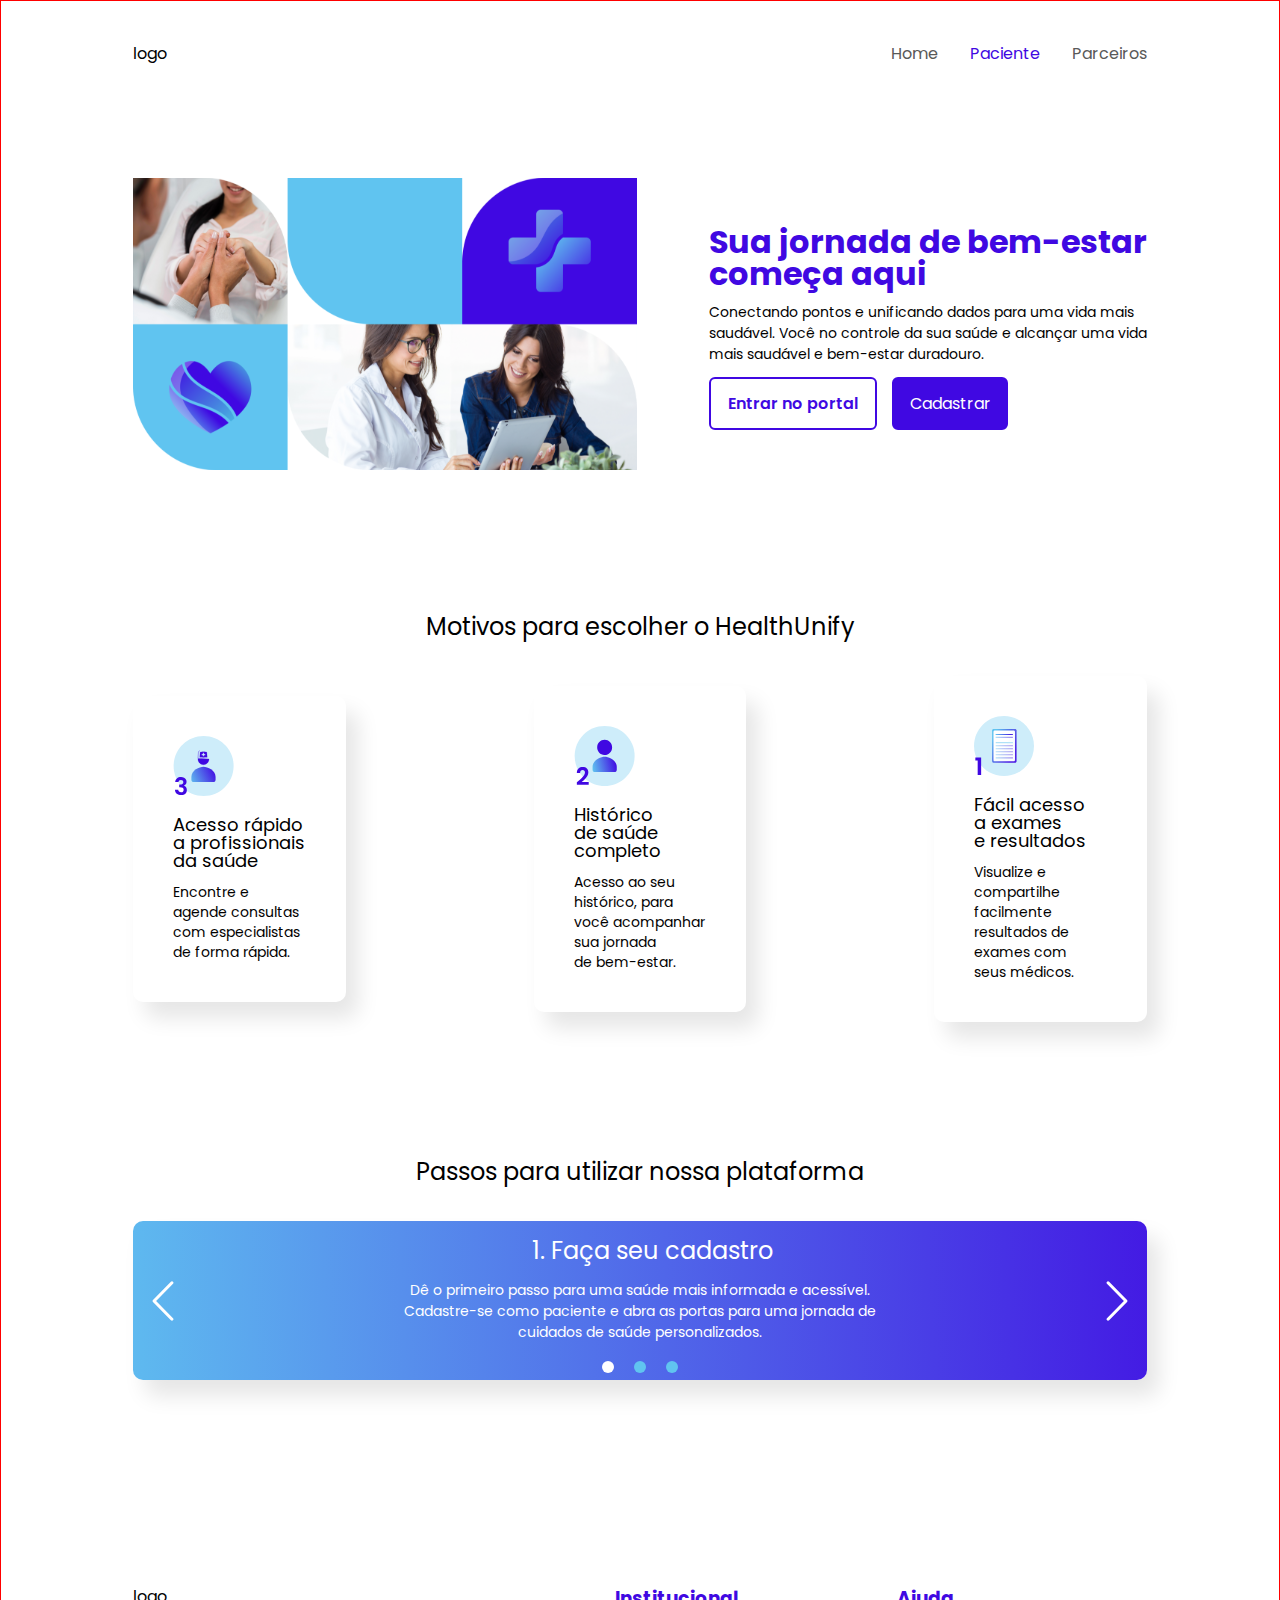
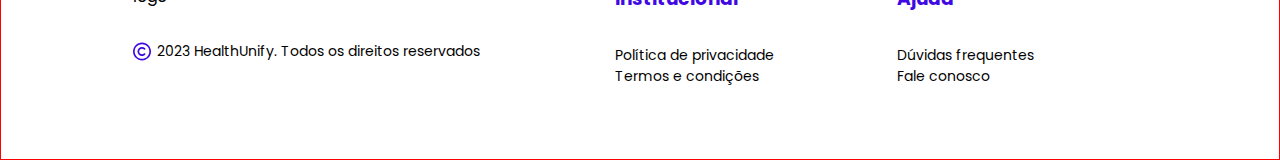
==== src/pages/Paciente/index.html @ 0a41d5aa "pacient page front-end ok" ====
<!DOCTYPE html>
<html lang="en">
  <head>
    <meta charset="UTF-8" />
    <meta name="viewport" content="width=device-width, initial-scale=1.0" />
    <link rel="stylesheet" href="./style.css" />
    <link rel="stylesheet" href="/src/assets/css/carousel.css" />
    <title>Paciente</title>
  </head>
  <body>
    <header>
      <div>logo</div>
      <nav>
        <ul>
          <li>
            <a href="../../../index.html">Home</a>
          </li>
          <li>
            <a class="select_page" href="./src/pages/Paciente/index.html"
              >Paciente</a
            >
          </li>
          <li>
            <a href="../../pages/Parceiros/index.html">Parceiros</a>
          </li>
        </ul>
      </nav>
    </header>

    <main>
      <section>
        <div class="content_section">
          <h1>Sua jornada de bem-estar começa aqui</h1>
          <p>
            Conectando pontos e unificando dados para uma vida mais saudável. Você no controle da sua saúde e alcançar uma vida mais saudável e bem-estar duradouro.
          </p>
          <div class="container_button">          <a class="sign_in " href="#">Entrar no portal</a>
            <a class="sign_up" href="#">Cadastrar</a>
          </div>

        </div>
        <div>
          <img src="/src/assets/images/banner-pacient.svg" alt="banner-home" />
        </div>
      </section>
      
      <h2>Motivos para escolher o HealthUnify</h2>
      <section class="container_section_cards">
        <div class="card">
          <ul class="content_card">
            <li><img src="/src/assets/images/icon-card-1.svg" alt="" /></li>

            <li>
              <h3>Fácil acesso a exames e resultados</h3>
            </li>

            <li>
              <p>
                Visualize e compartilhe facilmente resultados de exames com seus médicos.
           
              </p>
            </li>
          </ul>
        </div>

        <div class="card">
          <ul class="content_card">
            <li><img src="/src/assets/images/icon-card-2.svg" alt="" /></li>

            <li>
              <h3>Histórico de saúde completo</h3>
            </li>

            <li>
              <p>
                Acesso ao seu histórico, para você acompanhar sua jornada de bem-estar.    </p>
              </p>
            </li>
          </ul>
        </div>

        <div class="card">
          <ul class="content_card">
            <li><img src="/src/assets/images/icon-card-3.svg" alt="" /></li>

            <li>
              <h3>Acesso rápido a profissionais da saúde</h3>
            </li>

            <li>
              <p>
                Encontre e agende consultas com especialistas de forma rápida.         </li>
          </ul>
        </div>
      </section>

      <h2>Passos para utilizar nossa plataforma</h2>
      <section>
        <div class="carrusel">
          <div class="slide">
            <h2>1. Faça seu cadastro</h2>
            <p>
              Dê o primeiro passo para uma saúde mais informada e acessível.
              Cadastre-se como paciente e abra as portas para uma jornada de
              cuidados de saúde personalizados.
            </p>
          </div>
          <div class="slide">
            <h2>2. Preencha seus dados</h2>
            <!-- alterar texto -->
            <p>
              Preencha seus dados pessoais, como cpf, data de nascimento,
              telefone, e outros. Essas informações são fundamentais para a sua
              experiência em nossa plataforma.
            </p>
          </div>
          <div class="slide">
            <h2>3. Acompanhe seu histórico de saúde</h2>
            <!-- alterar texto -->
            <p>
              Com o HealthUnify, você pode acompanhar todas as informações
              relevantes para tomar decisões informadas sobre seu bem-estar e
              tratamento médico.
            </p>
          </div>
          <a class="control" id="prev" onclick="plusSlides(-1)">
            <img
              class="icon_arrow"
              src="/src/assets/images/icon-arrow-prev.svg"
              alt=""
            />
          </a>
          <a class="control" id="next" onclick="plusSlides(1)">
            <img
              class="icon_arrow"
              src="/src/assets/images/icon-arrow-next.svg"
              alt=""
            />
          </a>
          <div class="indicadores">
            <span class="indicador" onclick="currentSlide(1)"></span>
            <span class="indicador" onclick="currentSlide(2)"></span>
            <span class="indicador" onclick="currentSlide(3)"></span>
          </div>
        </div>
        <script src="/src/assets/js/carousel.js"></script>
      </section>

     <article>
        <!-- imagem paciente -->
        <img class="image_pacient" src="/src/assets/images/image-pacient.svg" alt="">
     </article>
    </main>

    <footer>
      <div>
        <ul>
          <li>logo</li>
          <li class="content_copy">
            <img
              class="copy"
              src="/src/assets/images/copy.svg"
              alt="copywriting"
            />
            <p>2023 HealthUnify. Todos os direitos reservados</p>
          </li>
        </ul>
      </div>
      <div>
        <ul>
          <li><h3>Institucional</h3></li>
          <li><p>Política de privacidade</p></li>
          <li><p>Termos e condições</p></li>
        </ul>
      </div>
      <div>
        <ul>
          <li><h3>Ajuda</h3></li>
          <li><p>Dúvidas frequentes</p></li>
          <li><p>Fale conosco</p></li>
        </ul>
      </div>
    </footer>
  </body>
</html>
---- src/pages/Paciente/style.css ----
@import url("https://fonts.googleapis.com/css2?family=Poppins:wght@400;500;600;700&display=swap");

:root {
  --primary: #4008e2;
  --black: #020101;
  --neutral: #595959;
  --white: #fff;
}

* {
  padding: 0;
  margin: 0;
  box-sizing: border-box;
}

body {
  border: 1px solid red;
  margin: 0 auto;
  font-family: "Poppins", sans-serif;
}

header {
  display: flex;
  align-items: center;
  justify-content: space-between;
  padding: 40px 132px;
  margin-bottom: 72px;
}

ul {
  display: flex;
  list-style: none;
  gap: 32px;
  align-items: center;
}

a {
  color: var(--neutral);
  font-size: 16px;
  text-decoration: none;
}

a:hover {
  color: var(--primary);
  transition: 1s;
}

.select_page {
  color: var(--primary);
}

section {
  display: flex;
  align-items: center;
  justify-content: center;
  gap: 72px;
  padding: 0px 132px;
  margin-bottom: 132px;
  flex-direction: row-reverse;
}

h1 {
  color: var(--primary);
  font-family: Poppins;
  font-size: 32px;
  font-style: normal;
  font-weight: 700;
  line-height: 32px;
}

p {
  color: var(--black);
  font-size: 14px;
  font-weight: 400;
}

h2 {
  width: 100%;
  text-align: center;
  margin-bottom: 32px;
  font-size: 24px;
  font-weight: 400;
}

.content_section {
  display: flex;
  flex-direction: column;
  gap: 12px;
  width: 653px;
}

.container_button {
  display: flex;
  align-items: flex-start;
  gap: 15.76px;
}

.sign_in {
  color: var(--primary);
  display: flex;
  padding: 12px 17px;
  flex-direction: column;
  justify-content: center;
  align-items: center;
  border-radius: 6px;
  background: var(--white);
  border: 2px solid var(--primary);
  font-weight: 600;
}

.sign_in:hover {
  color: #3a07cb;
  background-color: #e6e6e6;
  transition: 0.5s;
}

.sign_up {
  color: var(--white);
  display: flex;
  padding: 12px 15.55px;
  flex-direction: column;
  justify-content: center;
  align-items: center;
  border-radius: 6px;
  background: var(--primary);
  border: 2px solid var(--primary);
}

.sign_up:hover {
  color: #e6e6e6;
  background-color: #3a07cb;
  transition: 0.5s;
}

.card {
  padding: 40px;
  width: 301px;
  border-radius: 10px;
  box-shadow: 12px 16px 21px 0px rgba(0, 0, 0, 0.1);
  /* my style */
}

.content_card {
  flex-direction: column;
  text-align: left;
  align-items: flex-start;
  gap: 12px;
}

.content_card h3 {
  font-size: 18px;
  font-style: normal;
  font-weight: 400;
  line-height: 18px;
  text-wrap: balance;
}

.content_card p {
  font-size: 14px;
  font-style: normal;
  font-weight: 400;
  line-height: 20px;
  color: var(--black);
  text-wrap: balance;
}

.container_section_cards {
  justify-content: space-between;
  gap: 188px;
}

article {
  display: flex;
  padding: 0px 132px;
}

footer {
  padding: 72px 132px;
  display: flex;
  justify-content: space-evenly;
  gap: 2rem;
}
footer div:nth-child(1) {
  flex: 1;
}
footer div {
  width: 250px;
}
footer ul {
  display: flex;
  flex-direction: column;
  align-items: flex-start;
  gap: 0px;
}
footer li:nth-child(1) {
  margin-bottom: 32px;
}

.copy {
  width: 18px;
}

.content_copy {
  display: flex;
  gap: 6px;
}

footer h3 {
  color: var(--primary);
  font-weight: 700;
}
---- src/assets/css/carousel.css ----
.carrusel {
    width: 100%;
    overflow: hidden;
    position: relative;
    display: flex;
    justify-content: center;
    flex-direction: column;
    align-items: center;
    background: linear-gradient(87deg, #60C4F0 -6.57%, #4008E2 111.74%);
    box-shadow: 12px 16px 21px 0px rgba(0, 0, 0, 0.10);
    border-radius: 10px;
}

.slide {
    display: none;
    width: 50%;
}

.slide h2 {
    margin: 12px;
    text-align: center;
    color: #fff;
}

.slide p {
    text-align: center;
    color: #fff;
}

img {
    width: 100%;
    height: auto;
}

.control {
    cursor: pointer;
    position: absolute;
    top: 50%;
    transform: translateY(-50%);
    width: 40px;
    height: 40px;
    color: white;
    text-align: center;
    line-height: 40px;
    font-size: 20px;
}

.icon_arrow {
    height: 100%;
}
#prev {
    left: 10px;
}

#next {
    right: 10px;
}

.indicadores {
    text-align: center;
    margin-top: 12px;
}

.indicador {
    display: inline-block;
    width: 12px;
    height: 12px;
    background-color: #60C4F0;
    border-radius: 50%;
    margin: 0 8px;
    cursor: pointer;
}

.active {
    background-color: #fff;
}
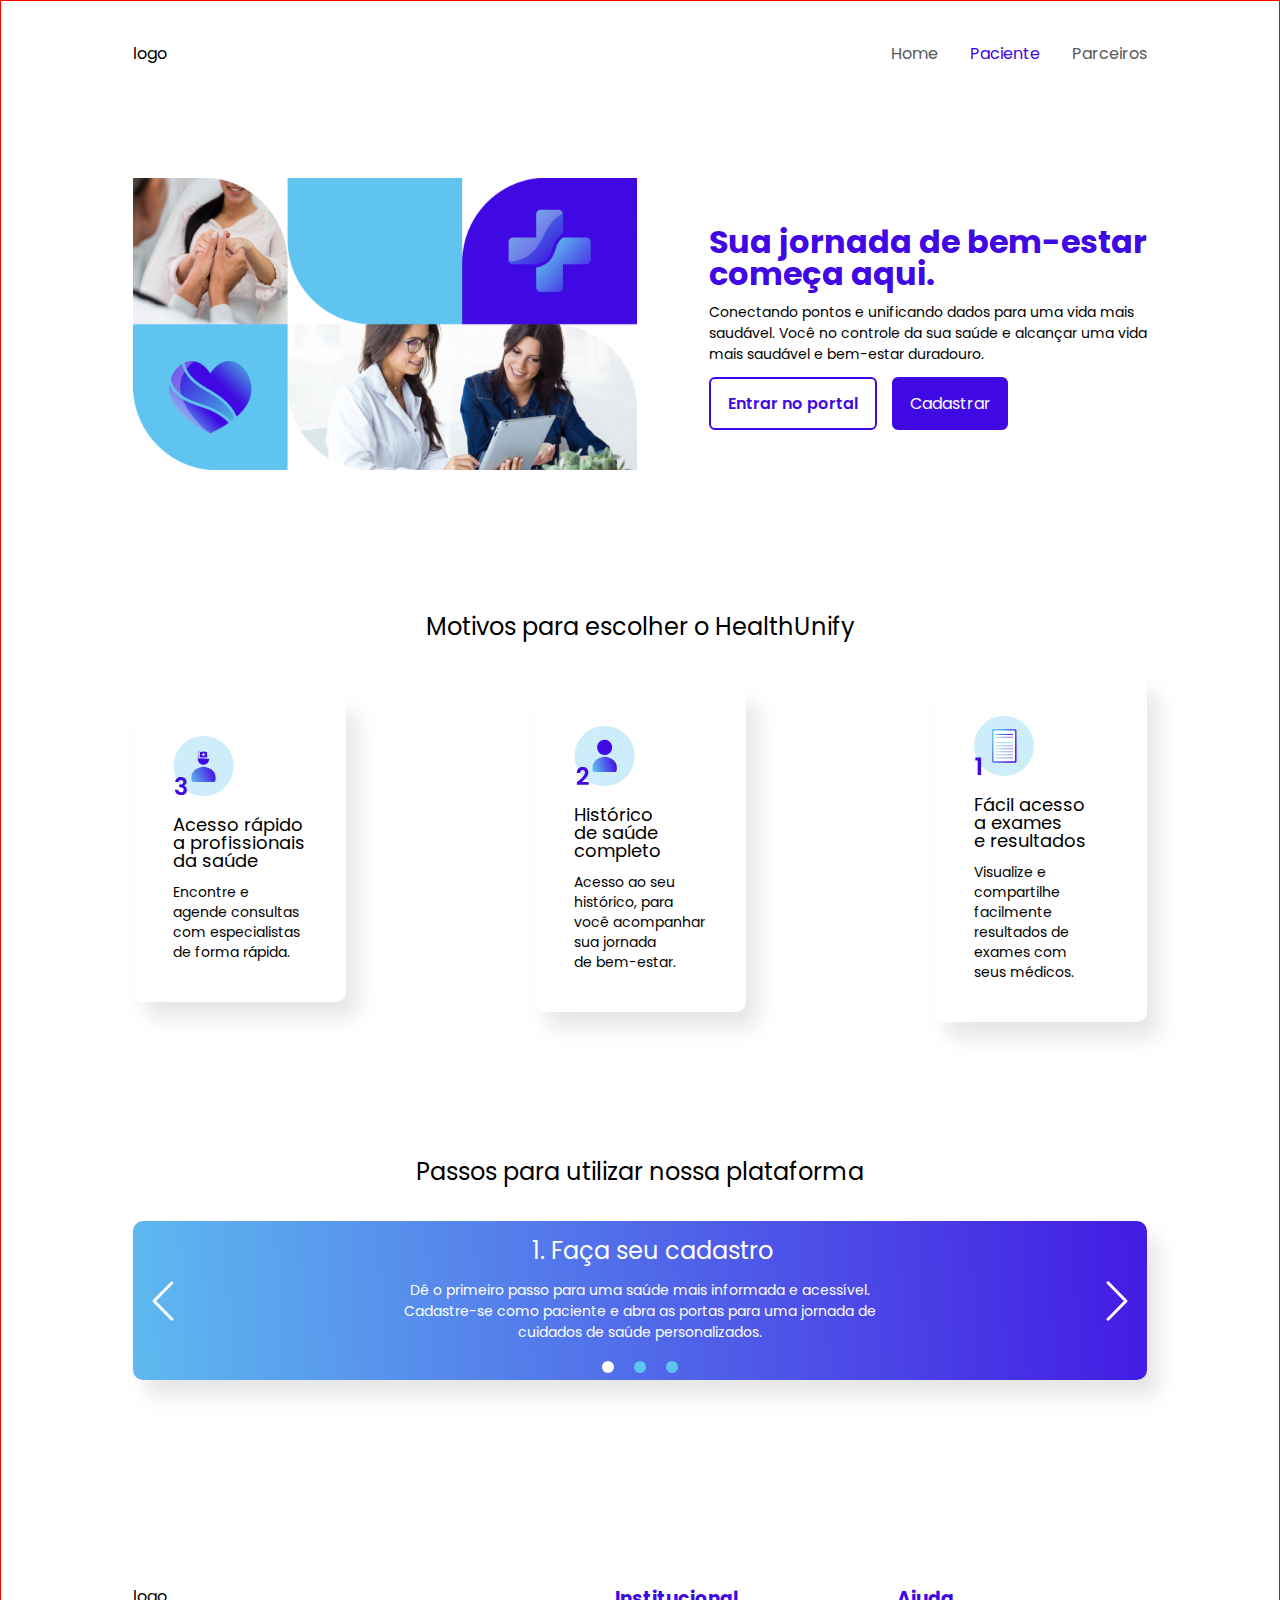
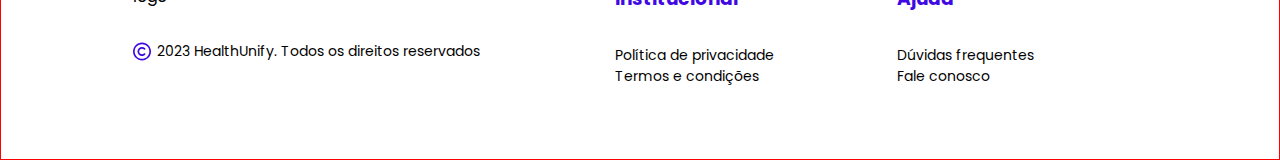
==== commit f106af89: "page pacient and partner front-end ok" ====
--- a/src/pages/Paciente/index.html
+++ b/src/pages/Paciente/index.html
@@ -30,20 +30,22 @@
     <main>
       <section>
         <div class="content_section">
-          <h1>Sua jornada de bem-estar começa aqui</h1>
+          <h1>Sua jornada de bem-estar começa aqui.</h1>
           <p>
-            Conectando pontos e unificando dados para uma vida mais saudável. Você no controle da sua saúde e alcançar uma vida mais saudável e bem-estar duradouro.
+            Conectando pontos e unificando dados para uma vida mais saudável.
+            Você no controle da sua saúde e alcançar uma vida mais saudável e
+            bem-estar duradouro.
           </p>
-          <div class="container_button">          <a class="sign_in " href="#">Entrar no portal</a>
+          <div class="container_button">
+            <a class="sign_in" href="#">Entrar no portal</a>
             <a class="sign_up" href="#">Cadastrar</a>
           </div>
-
         </div>
         <div>
           <img src="/src/assets/images/banner-pacient.svg" alt="banner-home" />
         </div>
       </section>
-      
+
       <h2>Motivos para escolher o HealthUnify</h2>
       <section class="container_section_cards">
         <div class="card">
@@ -56,8 +58,8 @@
 
             <li>
               <p>
-                Visualize e compartilhe facilmente resultados de exames com seus médicos.
-           
+                Visualize e compartilhe facilmente resultados de exames com seus
+                médicos.
               </p>
             </li>
           </ul>
@@ -73,7 +75,8 @@
 
             <li>
               <p>
-                Acesso ao seu histórico, para você acompanhar sua jornada de bem-estar.    </p>
+                Acesso ao seu histórico, para você acompanhar sua jornada de
+                bem-estar.
               </p>
             </li>
           </ul>
@@ -89,7 +92,9 @@
 
             <li>
               <p>
-                Encontre e agende consultas com especialistas de forma rápida.         </li>
+                Encontre e agende consultas com especialistas de forma rápida.
+              </p>
+            </li>
           </ul>
         </div>
       </section>
@@ -146,10 +151,14 @@
         <script src="/src/assets/js/carousel.js"></script>
       </section>
 
-     <article>
+      <article>
         <!-- imagem paciente -->
-        <img class="image_pacient" src="/src/assets/images/image-pacient.svg" alt="">
-     </article>
+        <img
+          class="image_pacient"
+          src="/src/assets/images/image-pacient.svg"
+          alt=""
+        />
+      </article>
     </main>
 
     <footer>
--- a/src/pages/Paciente/style.css
+++ b/src/pages/Paciente/style.css
@@ -208,4 +208,4 @@
 footer h3 {
   color: var(--primary);
   font-weight: 700;
-}+}
--- a/src/assets/css/carousel.css
+++ b/src/assets/css/carousel.css
@@ -1,76 +1,76 @@
 .carrusel {
-    width: 100%;
-    overflow: hidden;
-    position: relative;
-    display: flex;
-    justify-content: center;
-    flex-direction: column;
-    align-items: center;
-    background: linear-gradient(87deg, #60C4F0 -6.57%, #4008E2 111.74%);
-    box-shadow: 12px 16px 21px 0px rgba(0, 0, 0, 0.10);
-    border-radius: 10px;
+  width: 100%;
+  overflow: hidden;
+  position: relative;
+  display: flex;
+  justify-content: center;
+  flex-direction: column;
+  align-items: center;
+  background: linear-gradient(87deg, #60c4f0 -6.57%, #4008e2 111.74%);
+  box-shadow: 12px 16px 21px 0px rgba(0, 0, 0, 0.1);
+  border-radius: 10px;
 }
 
 .slide {
-    display: none;
-    width: 50%;
+  display: none;
+  width: 50%;
 }
 
 .slide h2 {
-    margin: 12px;
-    text-align: center;
-    color: #fff;
+  margin: 12px;
+  text-align: center;
+  color: #fff;
 }
 
 .slide p {
-    text-align: center;
-    color: #fff;
+  text-align: center;
+  color: #fff;
 }
 
 img {
-    width: 100%;
-    height: auto;
+  width: 100%;
+  height: auto;
 }
 
 .control {
-    cursor: pointer;
-    position: absolute;
-    top: 50%;
-    transform: translateY(-50%);
-    width: 40px;
-    height: 40px;
-    color: white;
-    text-align: center;
-    line-height: 40px;
-    font-size: 20px;
+  cursor: pointer;
+  position: absolute;
+  top: 50%;
+  transform: translateY(-50%);
+  width: 40px;
+  height: 40px;
+  color: white;
+  text-align: center;
+  line-height: 40px;
+  font-size: 20px;
 }
 
 .icon_arrow {
-    height: 100%;
+  height: 100%;
 }
 #prev {
-    left: 10px;
+  left: 10px;
 }
 
 #next {
-    right: 10px;
+  right: 10px;
 }
 
 .indicadores {
-    text-align: center;
-    margin-top: 12px;
+  text-align: center;
+  margin-top: 12px;
 }
 
 .indicador {
-    display: inline-block;
-    width: 12px;
-    height: 12px;
-    background-color: #60C4F0;
-    border-radius: 50%;
-    margin: 0 8px;
-    cursor: pointer;
+  display: inline-block;
+  width: 12px;
+  height: 12px;
+  background-color: #60c4f0;
+  border-radius: 50%;
+  margin: 0 8px;
+  cursor: pointer;
 }
 
 .active {
-    background-color: #fff;
-}+  background-color: #fff;
+}
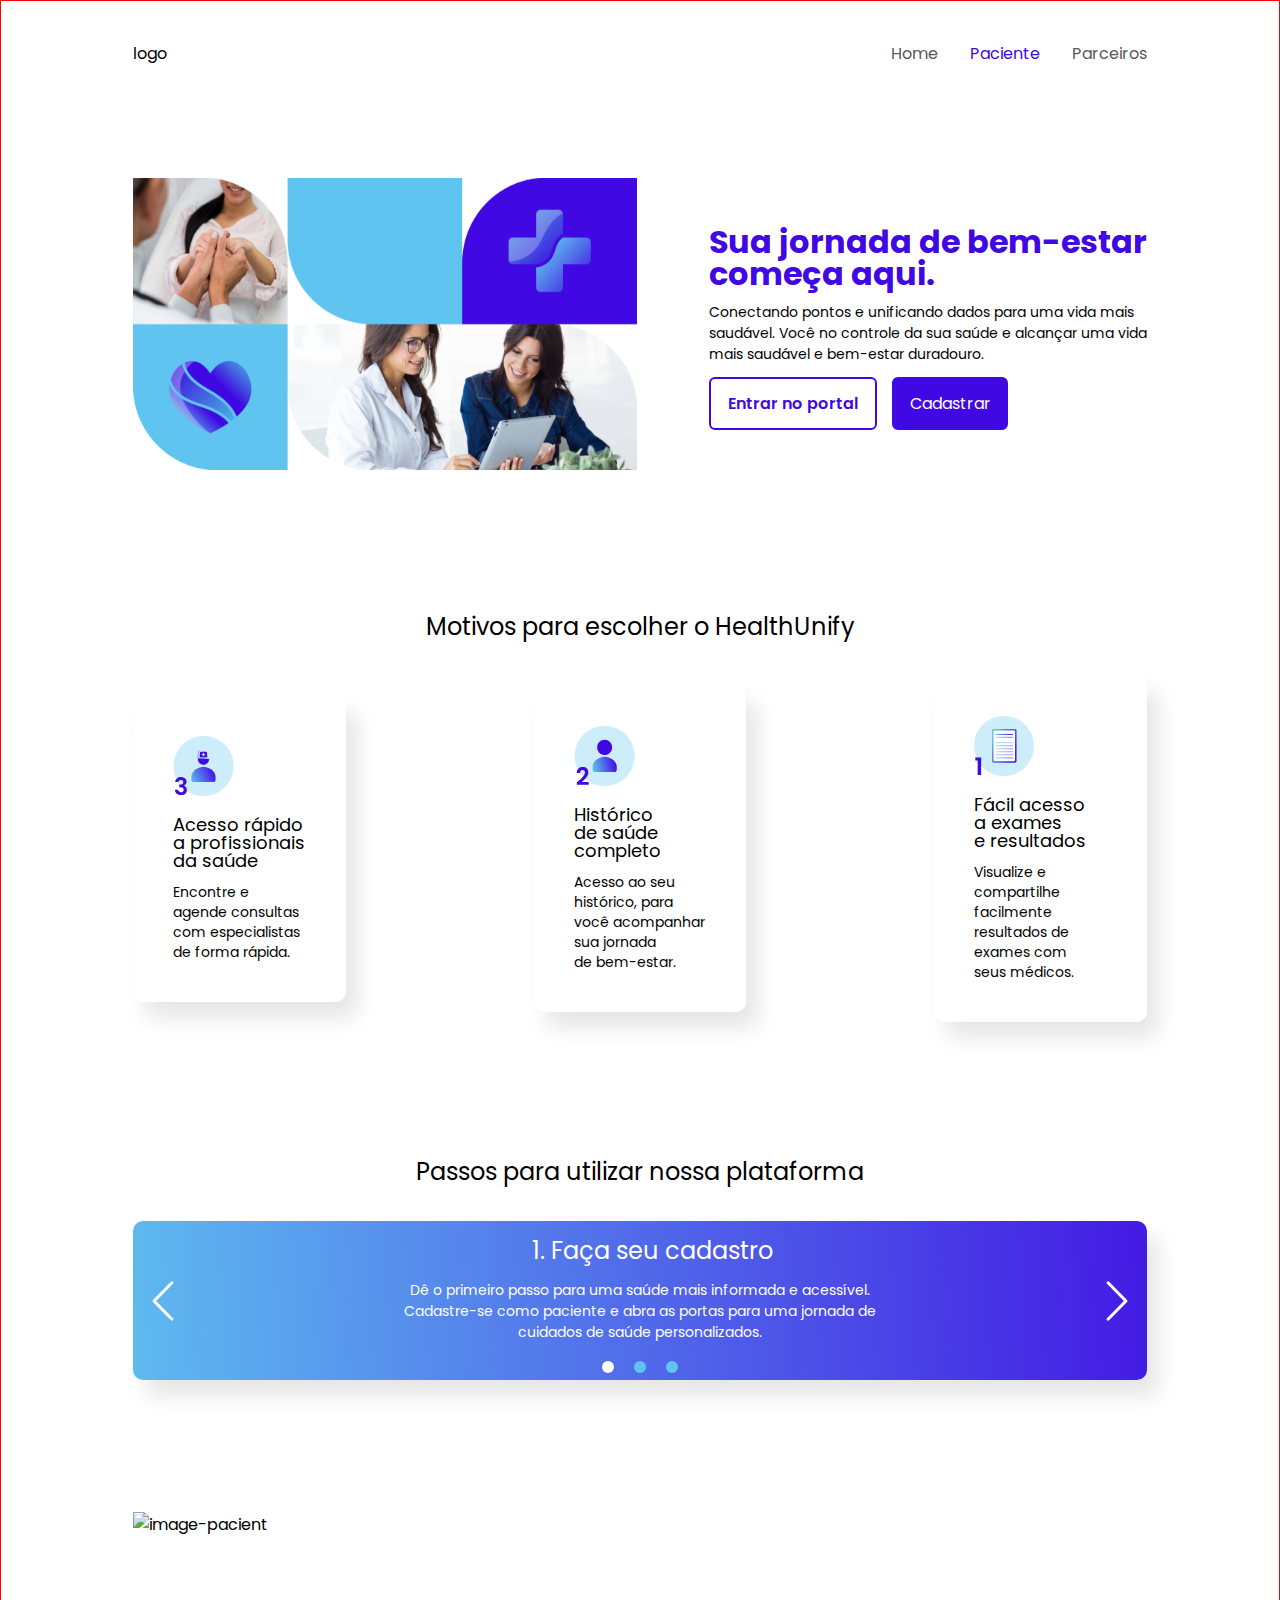
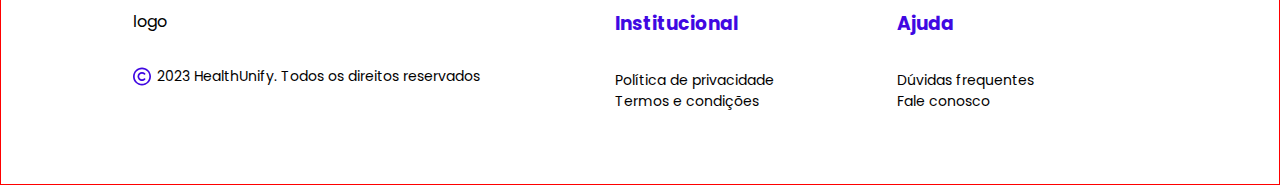
==== commit 26a61c08: "alt added for accessibility" ====
--- a/src/pages/Paciente/index.html
+++ b/src/pages/Paciente/index.html
@@ -50,7 +50,7 @@
       <section class="container_section_cards">
         <div class="card">
           <ul class="content_card">
-            <li><img src="/src/assets/images/icon-card-1.svg" alt="" /></li>
+            <li><img src="/src/assets/images/icon-card-1.svg" alt="icon-card" /></li>
 
             <li>
               <h3>Fácil acesso a exames e resultados</h3>
@@ -67,7 +67,7 @@
 
         <div class="card">
           <ul class="content_card">
-            <li><img src="/src/assets/images/icon-card-2.svg" alt="" /></li>
+            <li><img src="/src/assets/images/icon-card-2.svg" alt="icon-card" /></li>
 
             <li>
               <h3>Histórico de saúde completo</h3>
@@ -84,7 +84,7 @@
 
         <div class="card">
           <ul class="content_card">
-            <li><img src="/src/assets/images/icon-card-3.svg" alt="" /></li>
+            <li><img src="/src/assets/images/icon-card-3.svg" alt="icon-card" /></li>
 
             <li>
               <h3>Acesso rápido a profissionais da saúde</h3>
@@ -112,7 +112,6 @@
           </div>
           <div class="slide">
             <h2>2. Preencha seus dados</h2>
-            <!-- alterar texto -->
             <p>
               Preencha seus dados pessoais, como cpf, data de nascimento,
               telefone, e outros. Essas informações são fundamentais para a sua
@@ -121,7 +120,6 @@
           </div>
           <div class="slide">
             <h2>3. Acompanhe seu histórico de saúde</h2>
-            <!-- alterar texto -->
             <p>
               Com o HealthUnify, você pode acompanhar todas as informações
               relevantes para tomar decisões informadas sobre seu bem-estar e
@@ -132,14 +130,14 @@
             <img
               class="icon_arrow"
               src="/src/assets/images/icon-arrow-prev.svg"
-              alt=""
+              alt="icon-arrow-prev"
             />
           </a>
           <a class="control" id="next" onclick="plusSlides(1)">
             <img
               class="icon_arrow"
               src="/src/assets/images/icon-arrow-next.svg"
-              alt=""
+              alt="icon-arrow-next"
             />
           </a>
           <div class="indicadores">
@@ -156,7 +154,7 @@
         <img
           class="image_pacient"
           src="/src/assets/images/image-pacient.svg"
-          alt=""
+          alt="image-pacient"
         />
       </article>
     </main>
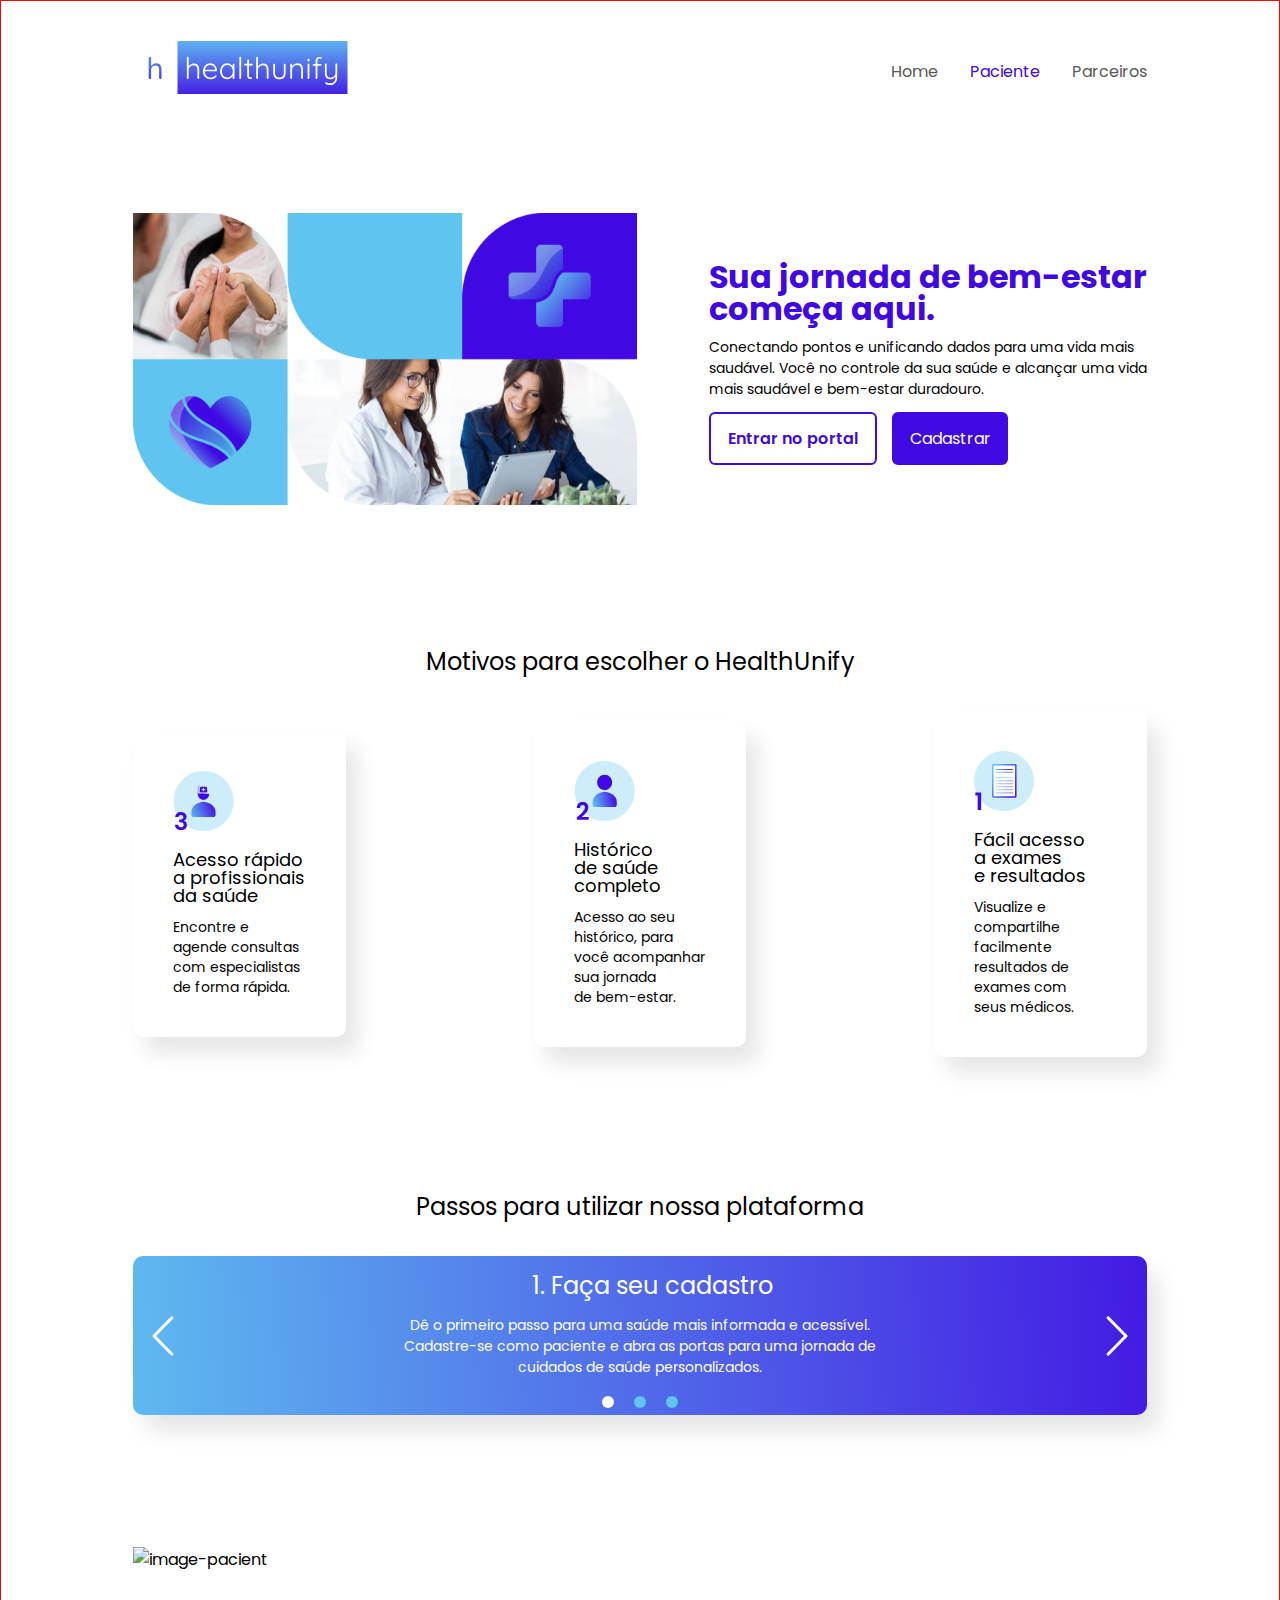
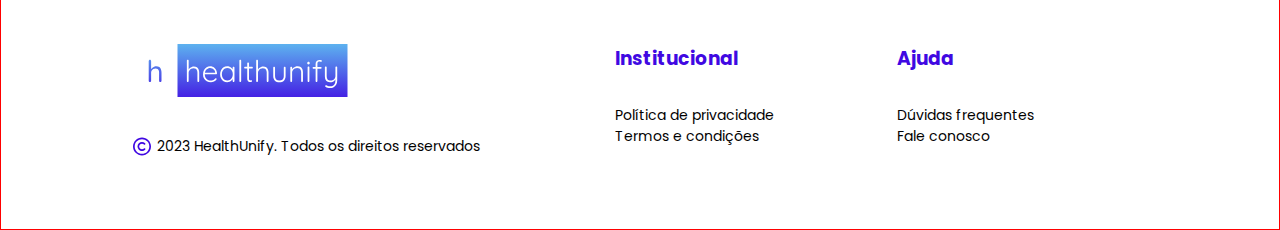
==== commit 874af110: "logo added to pages" ====
--- a/src/pages/Paciente/index.html
+++ b/src/pages/Paciente/index.html
@@ -9,7 +9,9 @@
   </head>
   <body>
     <header>
-      <div>logo</div>
+      <div>
+        <img src="/src/assets/images/logo.svg" alt="logo-health-unify">   
+      </div>
       <nav>
         <ul>
           <li>
@@ -162,7 +164,9 @@
     <footer>
       <div>
         <ul>
-          <li>logo</li>
+          <li>
+            <img src="/src/assets/images/logo.svg" alt="logo-health-unify">
+          </li>
           <li class="content_copy">
             <img
               class="copy"
